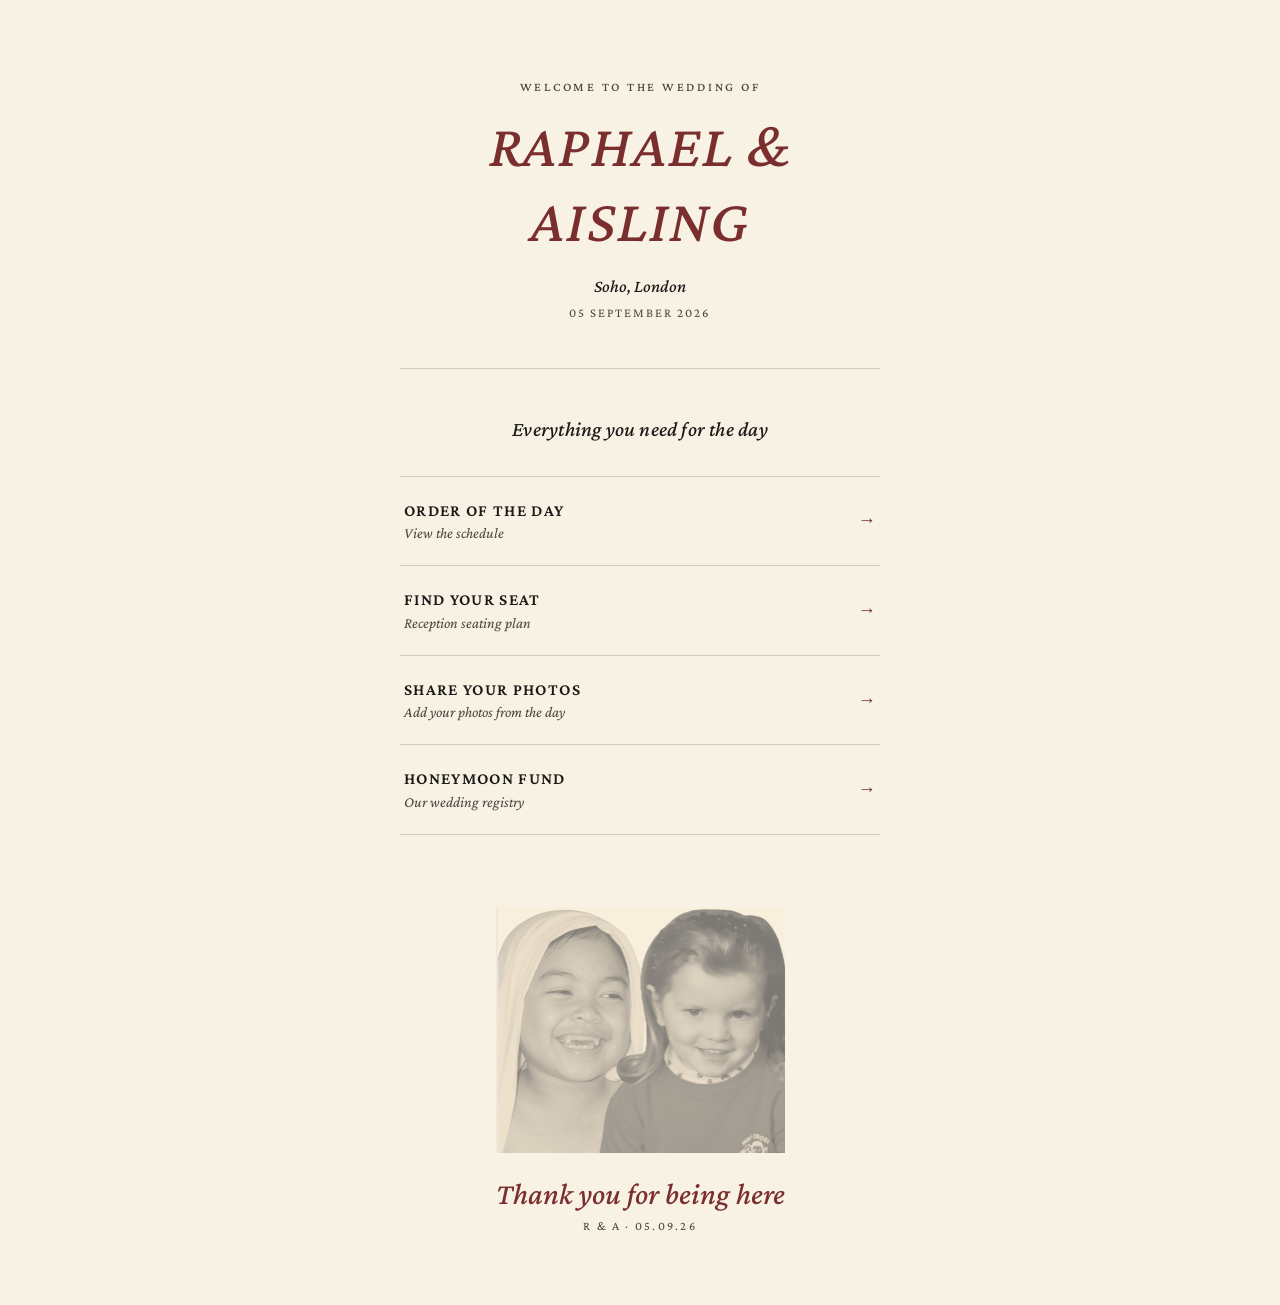
==== index.html @ c938af77 "Use Crimson Pro for all text on the site Removes the Lavishly Yours and Caveat script fonts. The cou" ====
<!DOCTYPE html>
<html lang="en">
<head>
<meta charset="UTF-8">
<meta name="viewport" content="width=device-width, initial-scale=1.0">
<meta name="theme-color" content="#F8F2E5">
<meta name="description" content="Everything you need for Raphael &amp; Aisling's wedding day.">
<title>Raphael &amp; Aisling | 05 September 2026</title>
<link rel="preconnect" href="https://fonts.googleapis.com">
<link rel="preconnect" href="https://fonts.gstatic.com" crossorigin>
<link href="https://fonts.googleapis.com/css2?family=Crimson+Pro:ital,wght@0,400;0,500;0,600;1,400;1,500&display=swap" rel="stylesheet">
<link rel="stylesheet" href="styles.css">
</head>
<body>
<main class="page">

  <header class="intro">
    <p class="eyebrow">Welcome to the wedding of</p>
    <h1 class="names">Raphael &amp; Aisling</h1>
    <p class="location">Soho, London</p>
    <p class="date">05 September 2026</p>
  </header>

  <hr class="rule">

  <section class="links" aria-labelledby="links-heading">
    <h2 id="links-heading" class="section-heading">Everything you need for the day</h2>

    <ul class="link-list">
      <li class="link-item">
        <a class="link-row" href="https://canva.link/20mcs2zs9m3lrpz" target="_blank" rel="noopener noreferrer">
          <span class="link-text">
            <span class="link-title">Order of the Day</span>
            <span class="link-subtitle">View the schedule</span>
          </span>
          <span class="link-arrow" aria-hidden="true">&rarr;</span>
        </a>
      </li>
      <li class="link-item">
        <a class="link-row" href="https://canva.link/rfex2mnlzw42o18" target="_blank" rel="noopener noreferrer">
          <span class="link-text">
            <span class="link-title">Find Your Seat</span>
            <span class="link-subtitle">Reception seating plan</span>
          </span>
          <span class="link-arrow" aria-hidden="true">&rarr;</span>
        </a>
      </li>
      <li class="link-item">
        <a class="link-row" href="https://photos.app.goo.gl/TfKhoiMud2VAiXYu7" target="_blank" rel="noopener noreferrer">
          <span class="link-text">
            <span class="link-title">Share Your Photos</span>
            <span class="link-subtitle">Add your photos from the day</span>
          </span>
          <span class="link-arrow" aria-hidden="true">&rarr;</span>
        </a>
      </li>
      <li class="link-item">
        <a class="link-row" href="https://canva.link/pt0y2tcsqwj0o15" target="_blank" rel="noopener noreferrer">
          <span class="link-text">
            <span class="link-title">Honeymoon Fund</span>
            <span class="link-subtitle">Our wedding registry</span>
          </span>
          <span class="link-arrow" aria-hidden="true">&rarr;</span>
        </a>
      </li>
    </ul>
  </section>

  <footer class="closing">
    <div class="keepsake-frame">
      <img class="keepsake" src="images/childhood-photo.png" alt="Raphael and Aisling as children" width="579" height="492" loading="lazy">
      <p class="thank-you">Thank you for being here</p>
    </div>
    <p class="signature">R &amp; A &middot; 05.09.26</p>
  </footer>

</main>
</body>
</html>
---- styles.css ----
:root {
  --ivory: #f8f2e5;
  --ink: #1c1a17;
  --ink-soft: #4a453e;
  --burgundy: #7a2e2e;
  --rule: #d8cdb8;
  --serif: "Crimson Pro", Georgia, serif;
}

* {
  box-sizing: border-box;
}

html {
  -webkit-text-size-adjust: 100%;
}

body {
  margin: 0;
  background: var(--ivory);
  color: var(--ink);
  font-family: var(--serif);
  -webkit-font-smoothing: antialiased;
  text-rendering: optimizeLegibility;
}

.page {
  max-width: 560px;
  margin: 0 auto;
  padding: clamp(2.75rem, 10vw, 5rem) clamp(1.5rem, 6vw, 2.5rem) clamp(3rem, 10vw, 4.5rem);
  min-height: 100svh;
  display: flex;
  flex-direction: column;
}

/* ---------- Intro ---------- */

.intro {
  text-align: center;
}

.eyebrow {
  margin: 0;
  font-size: clamp(0.68rem, 1.6vw, 0.78rem);
  letter-spacing: 0.22em;
  text-transform: uppercase;
  color: var(--ink-soft);
  font-weight: 500;
}

.names {
  margin: 0.9rem 0 1.1rem;
  font-style: italic;
  font-weight: 500;
  font-size: clamp(2.4rem, 11vw, 3.75rem);
  line-height: 1.25;
  color: var(--burgundy);
  letter-spacing: 0.02em;
  text-transform: uppercase;
}

.location {
  margin: 0 0 0.6rem;
  font-style: italic;
  font-weight: 500;
  font-size: clamp(0.95rem, 2.6vw, 1.1rem);
  color: var(--ink);
}

.date {
  margin: 0;
  font-size: clamp(0.72rem, 1.7vw, 0.8rem);
  letter-spacing: 0.16em;
  text-transform: uppercase;
  color: var(--ink-soft);
}

.rule {
  border: none;
  border-top: 1px solid var(--rule);
  margin: clamp(2.25rem, 7vw, 3rem) 0;
  width: 100%;
}

/* ---------- Links ---------- */

.section-heading {
  margin: 0 0 clamp(1.5rem, 5vw, 2.25rem);
  text-align: center;
  font-weight: 500;
  font-style: italic;
  font-size: clamp(1.05rem, 3vw, 1.3rem);
  color: var(--ink);
  letter-spacing: 0.01em;
}

.link-list {
  list-style: none;
  margin: 0;
  padding: 0;
}

.link-item {
  border-bottom: 1px solid var(--rule);
}

.link-item:first-child {
  border-top: 1px solid var(--rule);
}

.link-row {
  display: flex;
  align-items: center;
  justify-content: space-between;
  gap: 1rem;
  min-height: 44px;
  padding: clamp(1.1rem, 4vw, 1.5rem) 0.25rem;
  text-decoration: none;
  color: inherit;
  transition: opacity 0.25s ease, background-color 0.25s ease;
}

.link-row:hover,
.link-row:focus-visible {
  opacity: 0.72;
}

.link-row:focus-visible {
  outline: 1px solid var(--burgundy);
  outline-offset: 4px;
}

.link-text {
  display: flex;
  flex-direction: column;
  gap: 0.35rem;
}

.link-title {
  font-size: clamp(0.92rem, 2.6vw, 1.05rem);
  letter-spacing: 0.08em;
  text-transform: uppercase;
  font-weight: 600;
  color: var(--ink);
}

.link-subtitle {
  font-size: clamp(0.85rem, 2.2vw, 0.94rem);
  font-style: italic;
  color: var(--ink-soft);
}

.link-arrow {
  font-size: 1.15rem;
  color: var(--burgundy);
  transition: transform 0.25s ease;
  flex-shrink: 0;
}

.link-row:hover .link-arrow,
.link-row:focus-visible .link-arrow {
  transform: translateX(5px);
}

/* ---------- Closing ---------- */

.closing {
  margin-top: auto;
  padding-top: clamp(3rem, 10vw, 4.5rem);
  text-align: center;
}

.keepsake-frame {
  width: fit-content;
  max-width: 100%;
  margin: 0 auto;
  display: flex;
  flex-direction: column;
  align-items: stretch;
}

.keepsake {
  display: block;
  width: 0;
  min-width: 100%;
  height: auto;
  margin: 0 0 clamp(1rem, 4vw, 1.5rem);
  opacity: 0.55;
  mix-blend-mode: multiply;
}

.thank-you {
  margin: 0 0 0.5rem;
  font-style: italic;
  font-size: clamp(1.5rem, 5.5vw, 1.9rem);
  color: var(--burgundy);
  font-weight: 500;
}

.signature {
  margin: 0;
  font-size: clamp(0.68rem, 1.6vw, 0.78rem);
  letter-spacing: 0.18em;
  text-transform: uppercase;
  color: var(--ink-soft);
}

/* ---------- Reduced motion ---------- */

@media (prefers-reduced-motion: reduce) {
  .link-row,
  .link-arrow {
    transition: none;
  }
}
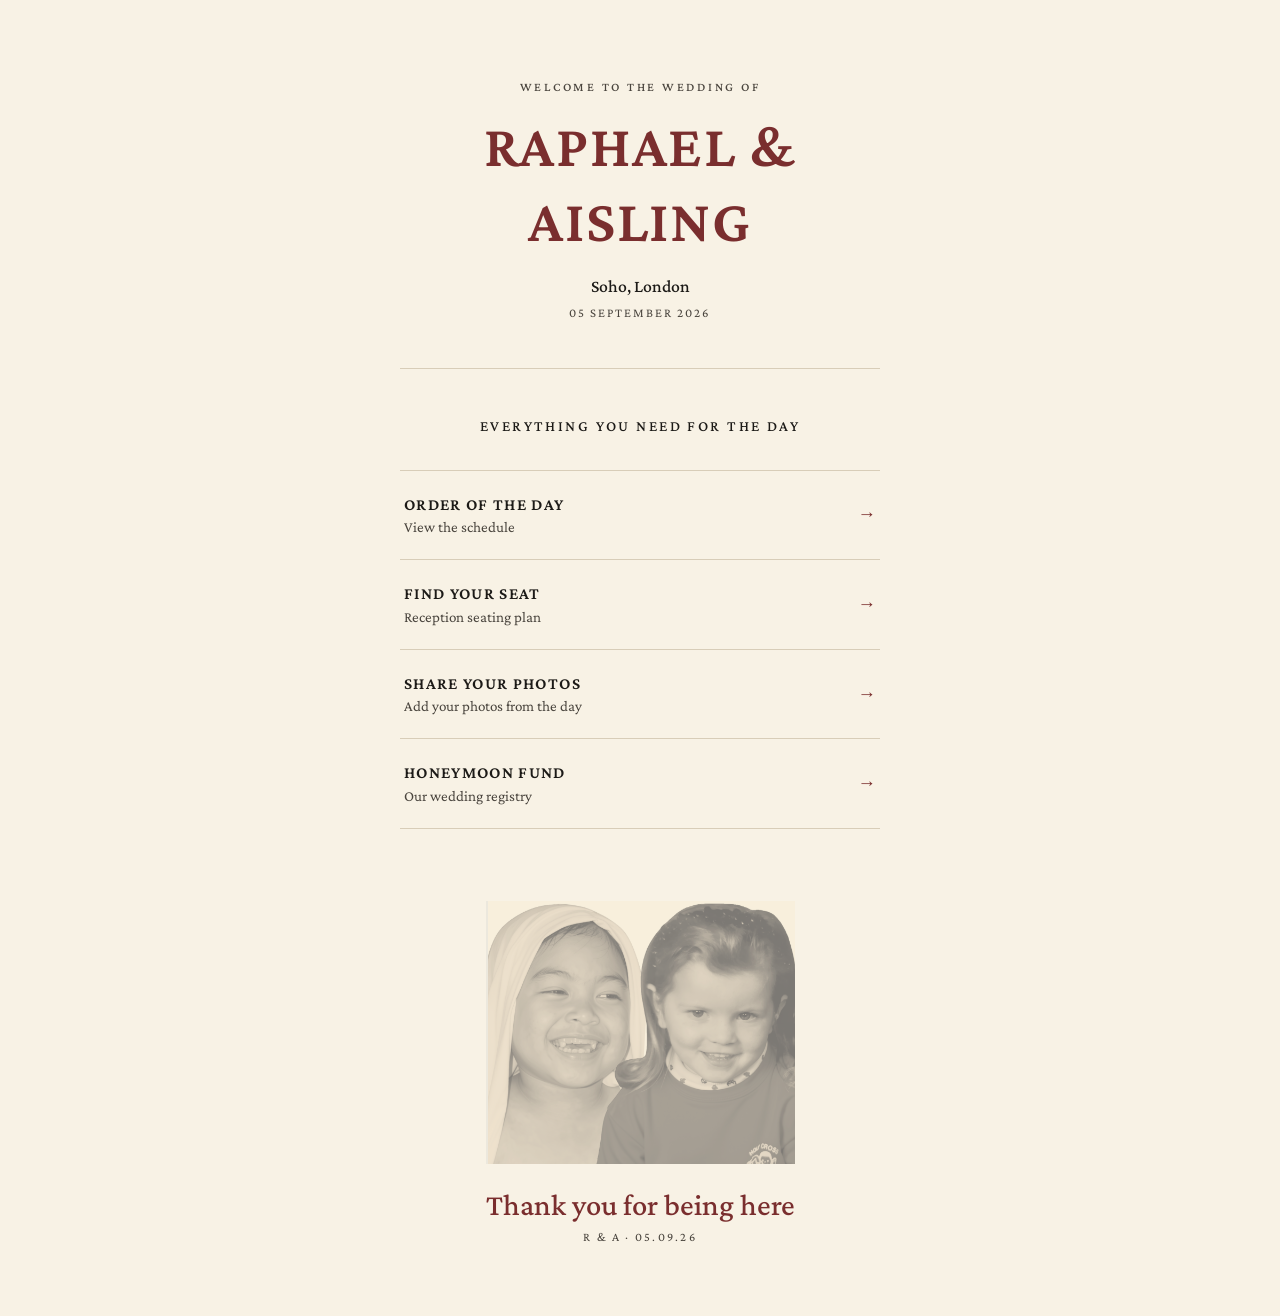
==== commit 0ff5b390: "Remove all italics from the site Names, location, section heading, link subtitles, and the closing l" ====
--- a/index.html
+++ b/index.html
@@ -8,7 +8,7 @@
 <title>Raphael &amp; Aisling | 05 September 2026</title>
 <link rel="preconnect" href="https://fonts.googleapis.com">
 <link rel="preconnect" href="https://fonts.gstatic.com" crossorigin>
-<link href="https://fonts.googleapis.com/css2?family=Crimson+Pro:ital,wght@0,400;0,500;0,600;1,400;1,500&display=swap" rel="stylesheet">
+<link href="https://fonts.googleapis.com/css2?family=Crimson+Pro:wght@400;500;600&display=swap" rel="stylesheet">
 <link rel="stylesheet" href="styles.css">
 </head>
 <body>
--- a/styles.css
+++ b/styles.css
@@ -50,18 +50,16 @@
 
 .names {
   margin: 0.9rem 0 1.1rem;
-  font-style: italic;
-  font-weight: 500;
+  font-weight: 600;
   font-size: clamp(2.4rem, 11vw, 3.75rem);
   line-height: 1.25;
   color: var(--burgundy);
-  letter-spacing: 0.02em;
+  letter-spacing: 0.03em;
   text-transform: uppercase;
 }
 
 .location {
   margin: 0 0 0.6rem;
-  font-style: italic;
   font-weight: 500;
   font-size: clamp(0.95rem, 2.6vw, 1.1rem);
   color: var(--ink);
@@ -88,10 +86,10 @@
   margin: 0 0 clamp(1.5rem, 5vw, 2.25rem);
   text-align: center;
   font-weight: 500;
-  font-style: italic;
-  font-size: clamp(1.05rem, 3vw, 1.3rem);
-  color: var(--ink);
-  letter-spacing: 0.01em;
+  text-transform: uppercase;
+  font-size: clamp(0.85rem, 2.2vw, 0.95rem);
+  color: var(--ink);
+  letter-spacing: 0.16em;
 }
 
 .link-list {
@@ -146,7 +144,6 @@
 
 .link-subtitle {
   font-size: clamp(0.85rem, 2.2vw, 0.94rem);
-  font-style: italic;
   color: var(--ink-soft);
 }
 
@@ -191,7 +188,6 @@
 
 .thank-you {
   margin: 0 0 0.5rem;
-  font-style: italic;
   font-size: clamp(1.5rem, 5.5vw, 1.9rem);
   color: var(--burgundy);
   font-weight: 500;
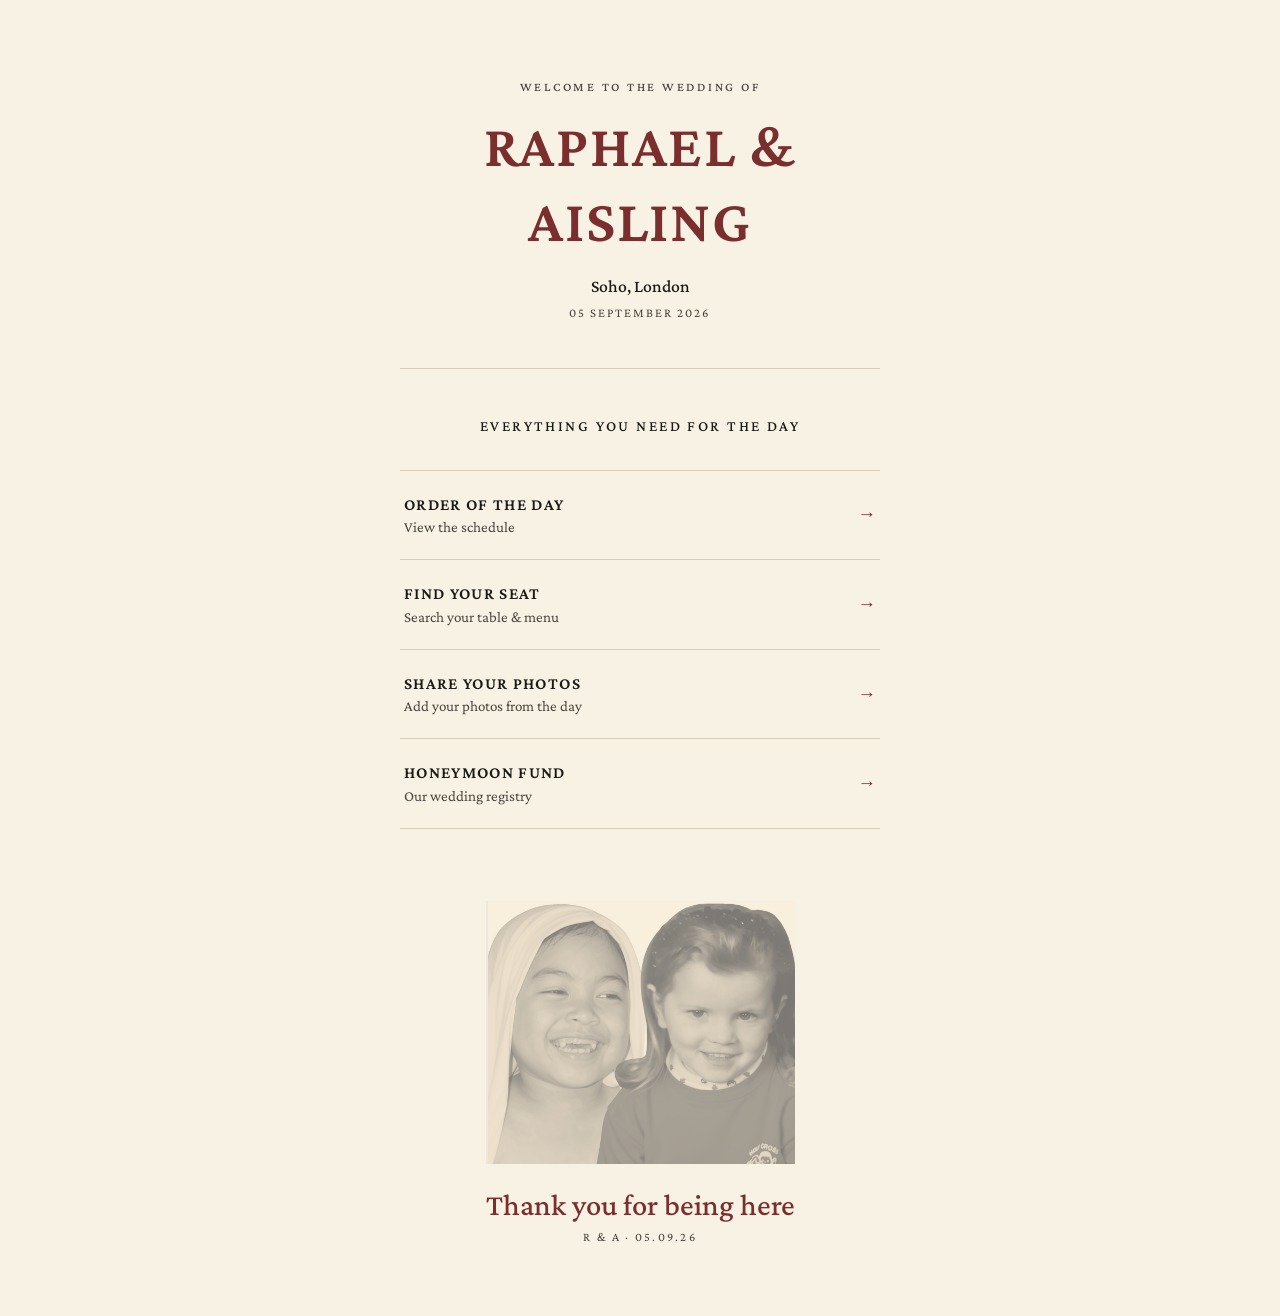
==== commit 43fd7de2: "Replace seating link with a live name-search page Adds seating.html + seating.js: guests enter first" ====
--- a/index.html
+++ b/index.html
@@ -37,10 +37,10 @@
         </a>
       </li>
       <li class="link-item">
-        <a class="link-row" href="https://canva.link/rfex2mnlzw42o18" target="_blank" rel="noopener noreferrer">
+        <a class="link-row" href="seating.html">
           <span class="link-text">
             <span class="link-title">Find Your Seat</span>
-            <span class="link-subtitle">Reception seating plan</span>
+            <span class="link-subtitle">Search your table &amp; menu</span>
           </span>
           <span class="link-arrow" aria-hidden="true">&rarr;</span>
         </a>
--- a/styles.css
+++ b/styles.css
@@ -201,6 +201,163 @@
   color: var(--ink-soft);
 }
 
+/* ---------- Seat search ---------- */
+
+.back-link {
+  display: inline-block;
+  min-height: 44px;
+  line-height: 44px;
+  margin-bottom: 0.5rem;
+  font-size: 0.78rem;
+  letter-spacing: 0.1em;
+  text-transform: uppercase;
+  color: var(--ink-soft);
+  text-decoration: none;
+}
+
+.back-link:hover,
+.back-link:focus-visible {
+  opacity: 0.7;
+}
+
+.back-link:focus-visible {
+  outline: 1px solid var(--burgundy);
+  outline-offset: 4px;
+}
+
+.page-title {
+  margin: 0.5rem 0 0;
+  font-weight: 600;
+  font-size: clamp(1.9rem, 8vw, 2.75rem);
+  color: var(--burgundy);
+  text-transform: uppercase;
+  letter-spacing: 0.03em;
+}
+
+.seat-search {
+  text-align: center;
+}
+
+.seat-form {
+  display: flex;
+  flex-direction: column;
+  gap: 1.5rem;
+  margin: 0 0 clamp(2rem, 6vw, 2.5rem);
+  text-align: left;
+}
+
+.field {
+  display: flex;
+  flex-direction: column;
+  gap: 0.5rem;
+}
+
+.field label {
+  font-size: 0.72rem;
+  letter-spacing: 0.14em;
+  text-transform: uppercase;
+  color: var(--ink-soft);
+}
+
+.field input {
+  min-height: 44px;
+  padding: 0.5rem 0.1rem;
+  font-family: var(--serif);
+  font-size: 1.05rem;
+  color: var(--ink);
+  background: transparent;
+  border: none;
+  border-bottom: 1px solid var(--rule);
+  border-radius: 0;
+}
+
+.field input:focus-visible {
+  outline: none;
+  border-bottom: 1px solid var(--burgundy);
+}
+
+.seat-submit {
+  min-height: 48px;
+  margin-top: 0.5rem;
+  font-family: var(--serif);
+  font-size: 0.82rem;
+  font-weight: 600;
+  letter-spacing: 0.14em;
+  text-transform: uppercase;
+  color: var(--ivory);
+  background: var(--burgundy);
+  border: 1px solid var(--burgundy);
+  border-radius: 0;
+  cursor: pointer;
+  transition: opacity 0.25s ease;
+}
+
+.seat-submit:hover,
+.seat-submit:focus-visible {
+  opacity: 0.82;
+}
+
+.seat-submit:focus-visible {
+  outline: 1px solid var(--ink);
+  outline-offset: 3px;
+}
+
+.seat-result:empty {
+  display: none;
+}
+
+.seat-result.loading,
+.seat-result.not-found {
+  padding: 1rem 0;
+  font-size: 0.95rem;
+  color: var(--ink-soft);
+}
+
+.result-name {
+  margin: 0 0 0.6rem;
+  font-size: 0.78rem;
+  letter-spacing: 0.14em;
+  text-transform: uppercase;
+  color: var(--ink-soft);
+}
+
+.result-table {
+  margin: 0 0 clamp(1.5rem, 5vw, 2rem);
+  font-size: clamp(2rem, 9vw, 2.9rem);
+  font-weight: 600;
+  letter-spacing: 0.02em;
+  text-transform: uppercase;
+  color: var(--burgundy);
+}
+
+.menu-row {
+  display: flex;
+  align-items: baseline;
+  justify-content: space-between;
+  gap: 1rem;
+  padding: 0.9rem 0;
+  border-top: 1px solid var(--rule);
+  text-align: left;
+}
+
+.menu-row:last-child {
+  border-bottom: 1px solid var(--rule);
+}
+
+.menu-label {
+  font-size: 0.72rem;
+  letter-spacing: 0.14em;
+  text-transform: uppercase;
+  color: var(--ink-soft);
+  flex-shrink: 0;
+}
+
+.menu-value {
+  font-size: 1rem;
+  color: var(--ink);
+  text-align: right;
+}
+
 /* ---------- Reduced motion ---------- */
 
 @media (prefers-reduced-motion: reduce) {
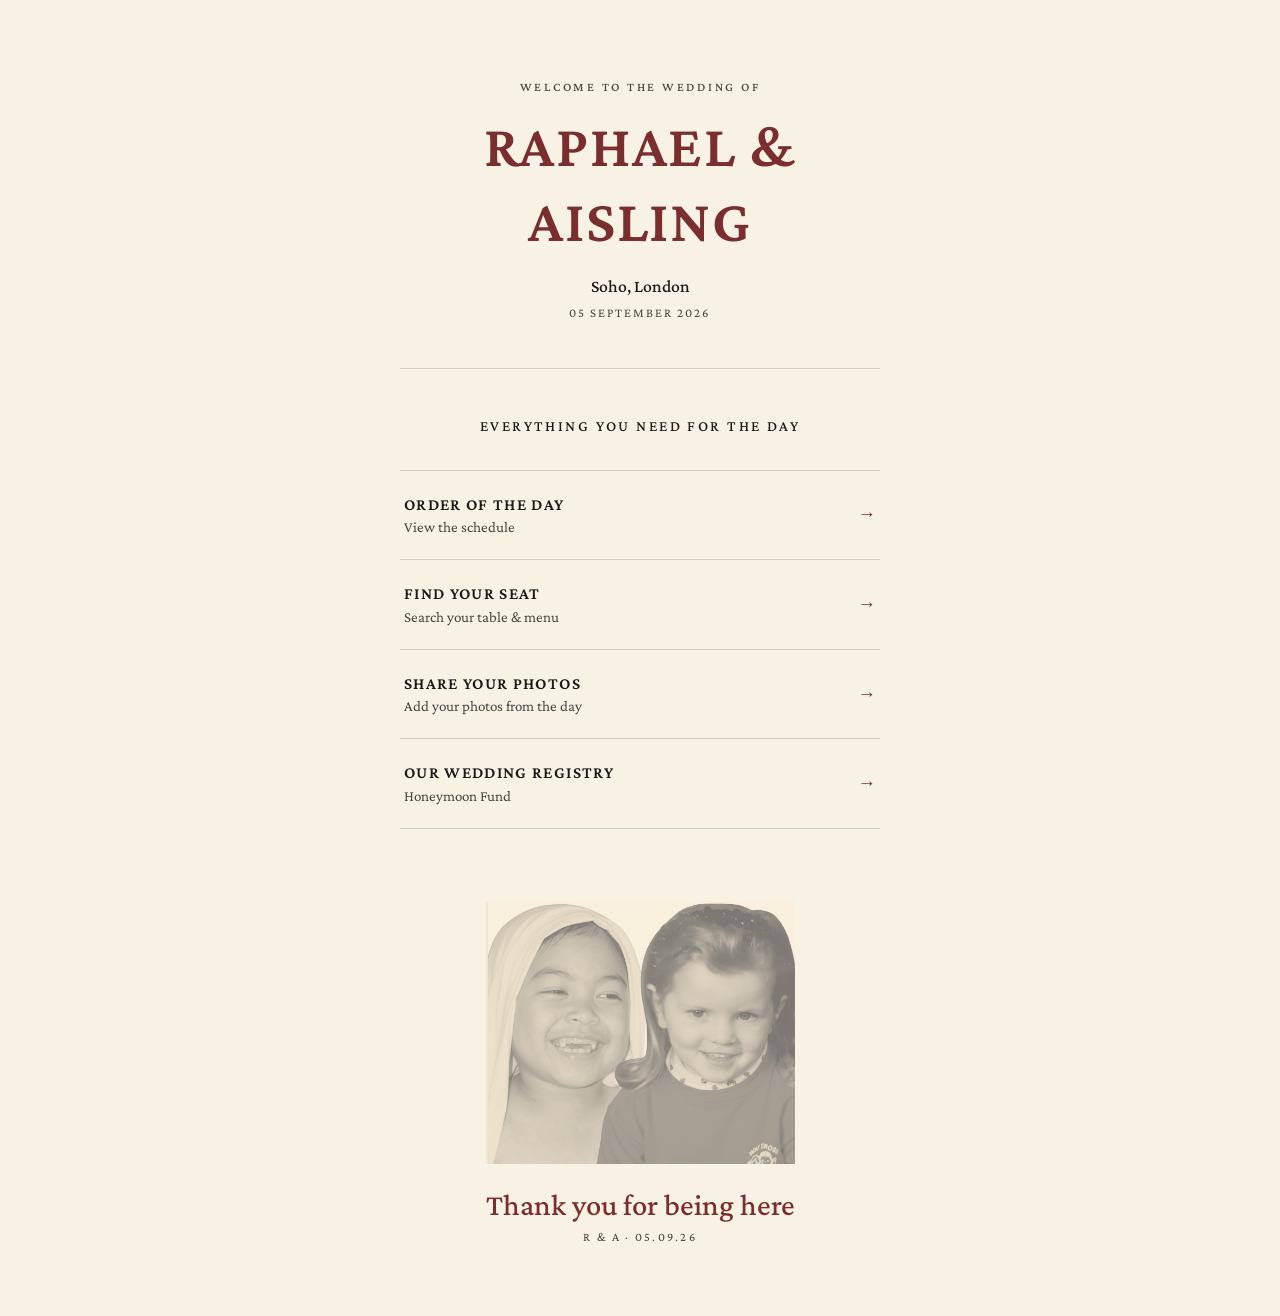
==== commit 95ded66b: "Swap title/subtitle for the registry homepage link "Our Wedding Registry" is now the bold title with" ====
--- a/index.html
+++ b/index.html
@@ -28,7 +28,7 @@
 
     <ul class="link-list">
       <li class="link-item">
-        <a class="link-row" href="https://canva.link/20mcs2zs9m3lrpz" target="_blank" rel="noopener noreferrer">
+        <a class="link-row" href="order.html">
           <span class="link-text">
             <span class="link-title">Order of the Day</span>
             <span class="link-subtitle">View the schedule</span>
@@ -55,10 +55,10 @@
         </a>
       </li>
       <li class="link-item">
-        <a class="link-row" href="https://canva.link/pt0y2tcsqwj0o15" target="_blank" rel="noopener noreferrer">
+        <a class="link-row" href="honeymoon.html">
           <span class="link-text">
-            <span class="link-title">Honeymoon Fund</span>
-            <span class="link-subtitle">Our wedding registry</span>
+            <span class="link-title">Our Wedding Registry</span>
+            <span class="link-subtitle">Honeymoon Fund</span>
           </span>
           <span class="link-arrow" aria-hidden="true">&rarr;</span>
         </a>
--- a/styles.css
+++ b/styles.css
@@ -321,6 +321,40 @@
   color: var(--ink-soft);
 }
 
+.name-choices {
+  display: flex;
+  flex-direction: column;
+  text-align: left;
+}
+
+.name-choice {
+  min-height: 44px;
+  padding: 0.9rem 0.1rem;
+  font-family: var(--serif);
+  font-size: 1.05rem;
+  color: var(--ink);
+  background: transparent;
+  border: none;
+  border-top: 1px solid var(--rule);
+  border-radius: 0;
+  text-align: left;
+  cursor: pointer;
+}
+
+.name-choices .name-choice:last-child {
+  border-bottom: 1px solid var(--rule);
+}
+
+.name-choice:hover,
+.name-choice:focus-visible {
+  color: var(--burgundy);
+}
+
+.name-choice:focus-visible {
+  outline: 1px solid var(--burgundy);
+  outline-offset: -2px;
+}
+
 .result-table {
   margin: 0 0 clamp(1.5rem, 5vw, 2rem);
   font-size: clamp(2rem, 9vw, 2.9rem);
@@ -358,6 +392,73 @@
   text-align: right;
 }
 
+.seat-note {
+  margin: clamp(1.5rem, 5vw, 2rem) 0 0;
+  font-size: 0.9rem;
+  line-height: 1.6;
+  color: var(--ink-soft);
+  text-align: center;
+}
+
+/* ---------- Order of the day ---------- */
+
+.schedule-list {
+  list-style: none;
+  margin: 0;
+  padding: 0;
+}
+
+.schedule-item {
+  display: flex;
+  flex-direction: column;
+  align-items: center;
+  gap: 0.3rem;
+  padding: clamp(1.1rem, 4vw, 1.5rem) 0;
+  text-align: center;
+  border-bottom: 1px solid var(--rule);
+}
+
+.schedule-time {
+  font-size: 0.78rem;
+  letter-spacing: 0.14em;
+  text-transform: uppercase;
+  color: var(--ink-soft);
+}
+
+.schedule-event {
+  font-size: clamp(1.05rem, 3vw, 1.2rem);
+  font-weight: 500;
+  color: var(--ink);
+}
+
+/* ---------- Honeymoon fund ---------- */
+
+.honeymoon {
+  display: flex;
+  flex-direction: column;
+  align-items: center;
+  text-align: center;
+  gap: 1.25rem;
+}
+
+.pay-button {
+  display: flex;
+  align-items: center;
+  justify-content: center;
+  width: 100%;
+  padding: 0 1.5rem;
+  text-decoration: none;
+  margin-top: 0;
+}
+
+.honeymoon-text {
+  margin: 0;
+  font-size: 1rem;
+  line-height: 1.6;
+  color: var(--ink);
+  max-width: 42ch;
+}
+
 /* ---------- Reduced motion ---------- */
 
 @media (prefers-reduced-motion: reduce) {
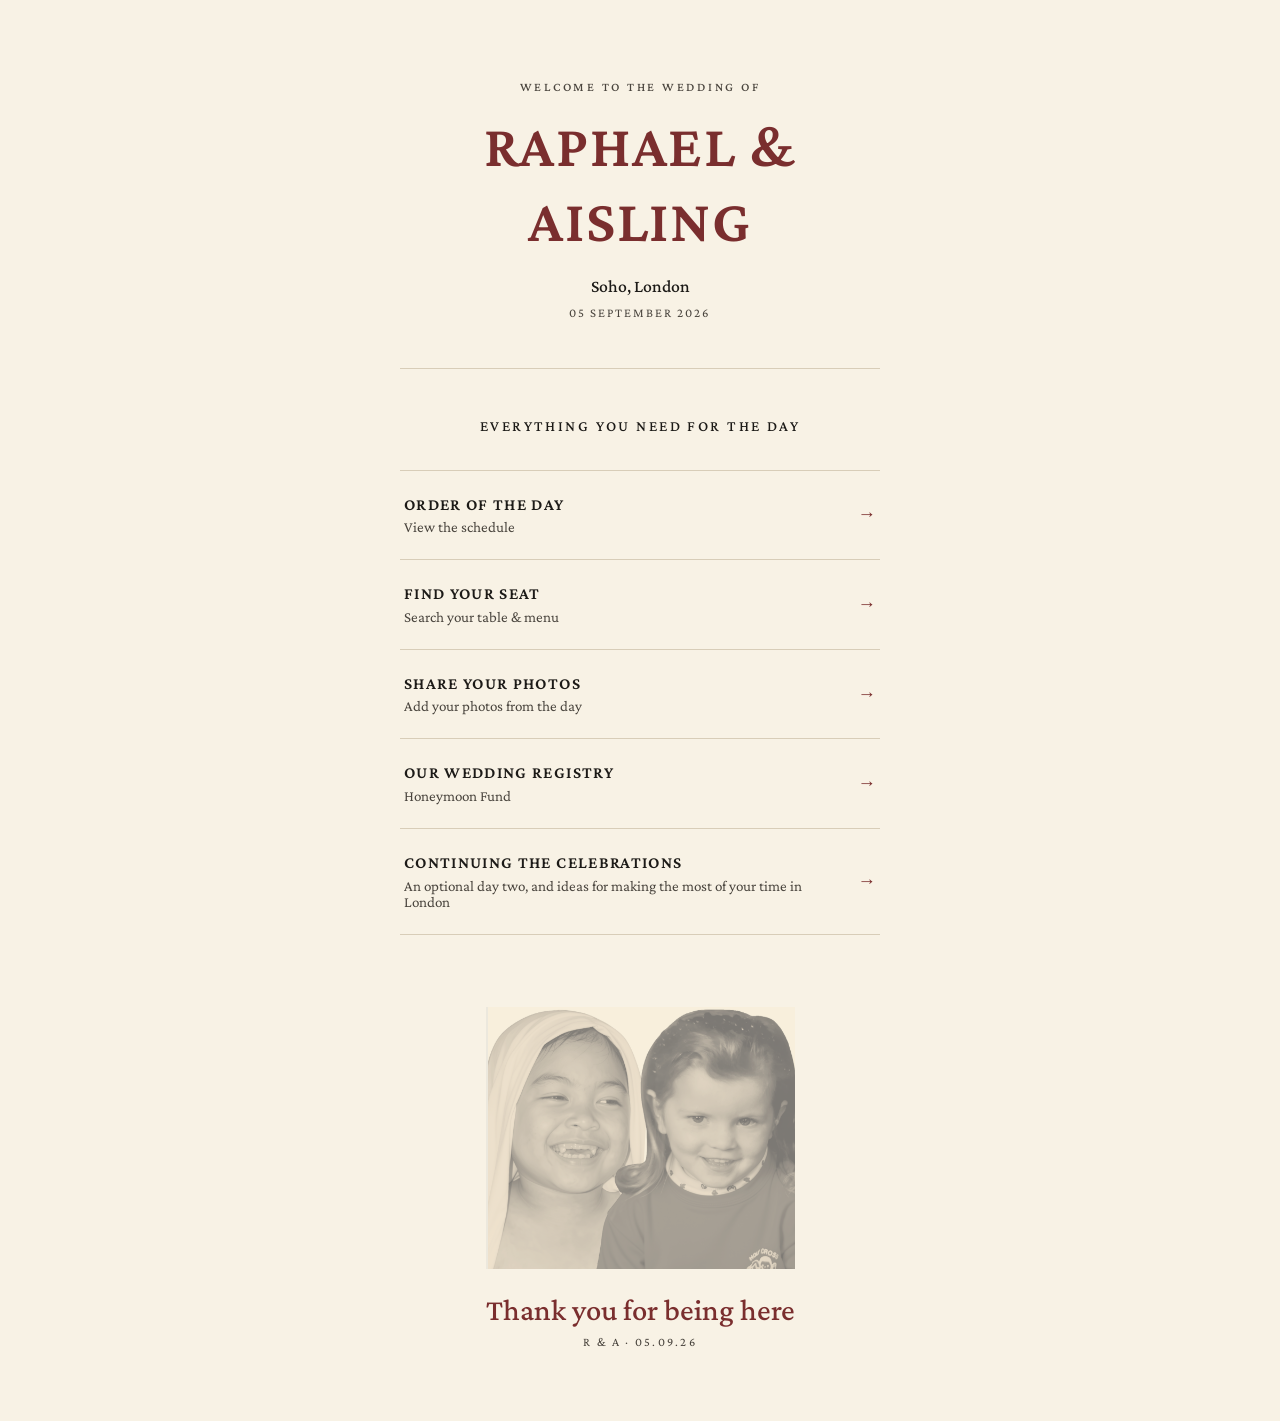
==== commit 0296098b: "Add "Continuing the Celebrations" day-two page Adds a fifth homepage link, "Continuing the Celebrati" ====
--- a/index.html
+++ b/index.html
@@ -63,6 +63,15 @@
           <span class="link-arrow" aria-hidden="true">&rarr;</span>
         </a>
       </li>
+      <li class="link-item">
+        <a class="link-row" href="day-two.html">
+          <span class="link-text">
+            <span class="link-title">Continuing the Celebrations</span>
+            <span class="link-subtitle">An optional day two, and ideas for making the most of your time in London</span>
+          </span>
+          <span class="link-arrow" aria-hidden="true">&rarr;</span>
+        </a>
+      </li>
     </ul>
   </section>
 
--- a/styles.css
+++ b/styles.css
@@ -400,6 +400,11 @@
   text-align: center;
 }
 
+.rule + .seat-note {
+  margin-top: 0;
+  margin-bottom: clamp(2.25rem, 7vw, 3rem);
+}
+
 /* ---------- Order of the day ---------- */
 
 .schedule-list {
@@ -431,6 +436,12 @@
   color: var(--ink);
 }
 
+.schedule-address {
+  font-size: 0.85rem;
+  color: var(--ink-soft);
+  max-width: 32ch;
+}
+
 /* ---------- Honeymoon fund ---------- */
 
 .honeymoon {
@@ -441,14 +452,14 @@
   gap: 1.25rem;
 }
 
-.pay-button {
-  display: flex;
-  align-items: center;
-  justify-content: center;
+.payment-list,
+.account-details {
   width: 100%;
-  padding: 0 1.5rem;
-  text-decoration: none;
-  margin-top: 0;
+  text-align: left;
+}
+
+.account-details .menu-row:first-child {
+  border-top: none;
 }
 
 .honeymoon-text {
@@ -457,6 +468,22 @@
   line-height: 1.6;
   color: var(--ink);
   max-width: 42ch;
+}
+
+.inline-link {
+  color: var(--burgundy);
+  text-underline-offset: 2px;
+}
+
+.inline-link:hover,
+.inline-link:focus-visible {
+  opacity: 0.75;
+}
+
+.day-two-image {
+  display: block;
+  width: clamp(200px, 60vw, 320px);
+  height: auto;
 }
 
 /* ---------- Reduced motion ---------- */
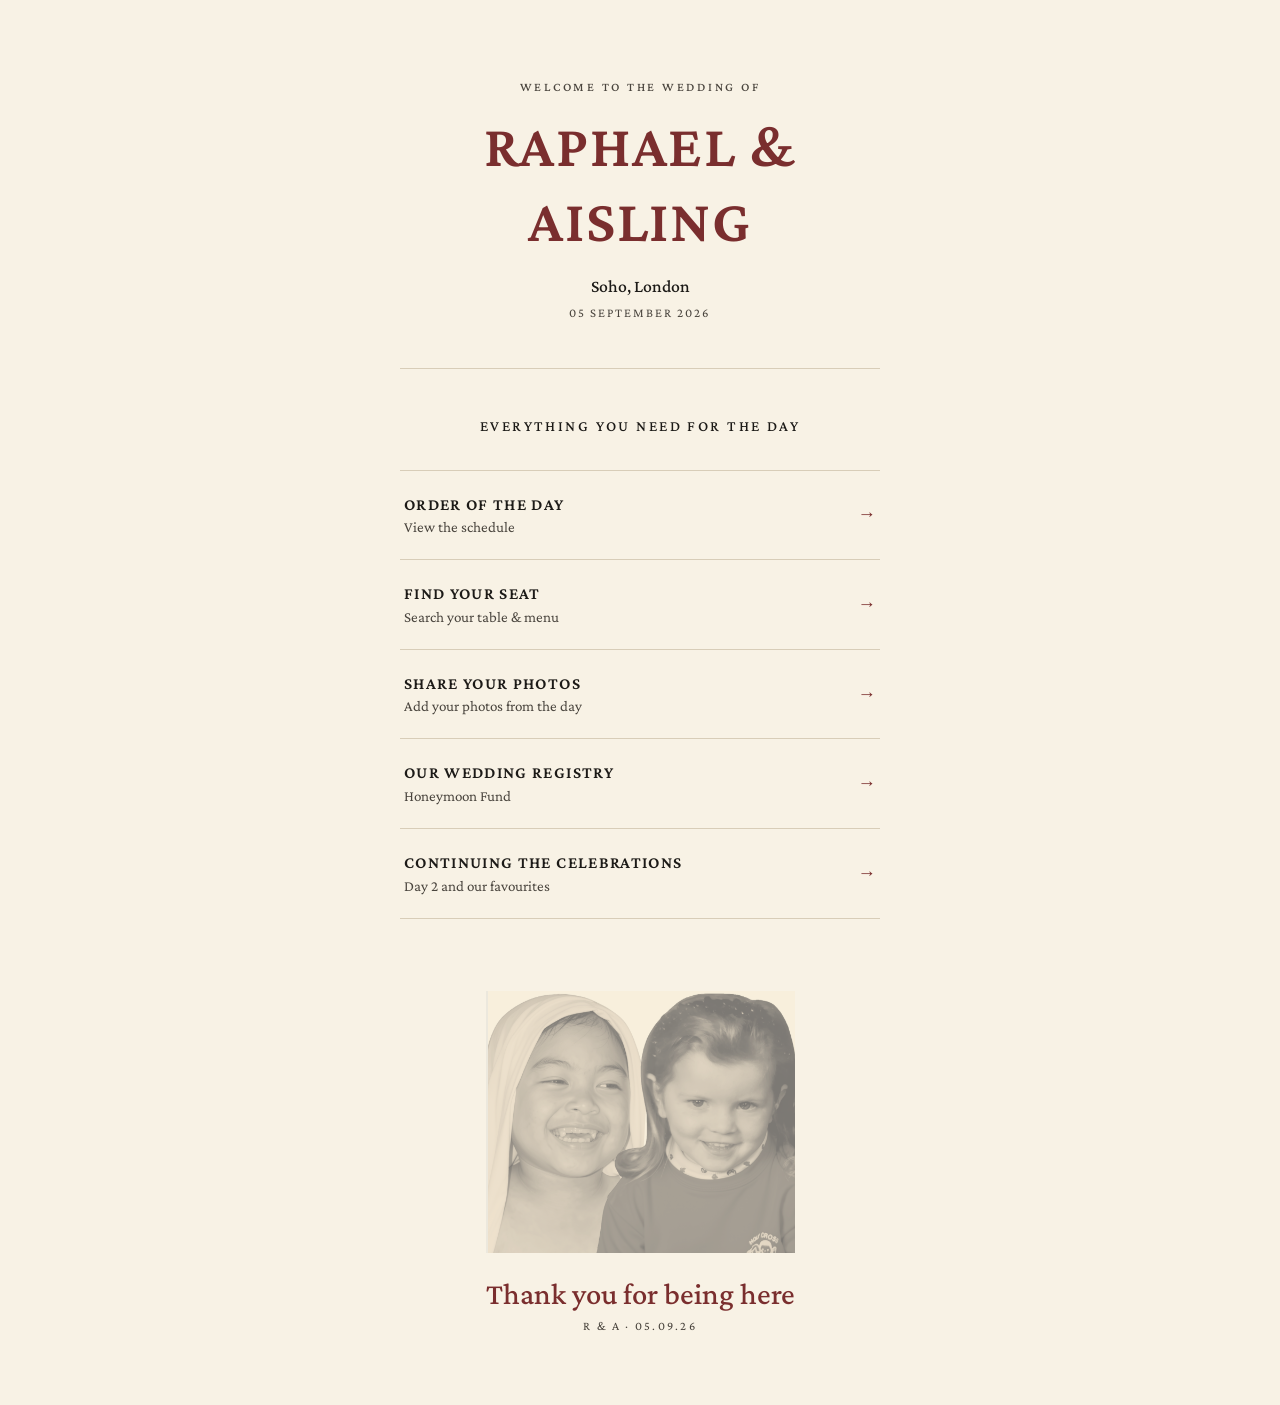
==== commit bed7d1bc: "Shorten Continuing the Celebrations subtitle Co-Authored-By: Claude Sonnet 5 <noreply@anthropic.com>" ====
--- a/index.html
+++ b/index.html
@@ -67,7 +67,7 @@
         <a class="link-row" href="day-two.html">
           <span class="link-text">
             <span class="link-title">Continuing the Celebrations</span>
-            <span class="link-subtitle">An optional day two, and ideas for making the most of your time in London</span>
+            <span class="link-subtitle">Day 2 and our favourites</span>
           </span>
           <span class="link-arrow" aria-hidden="true">&rarr;</span>
         </a>
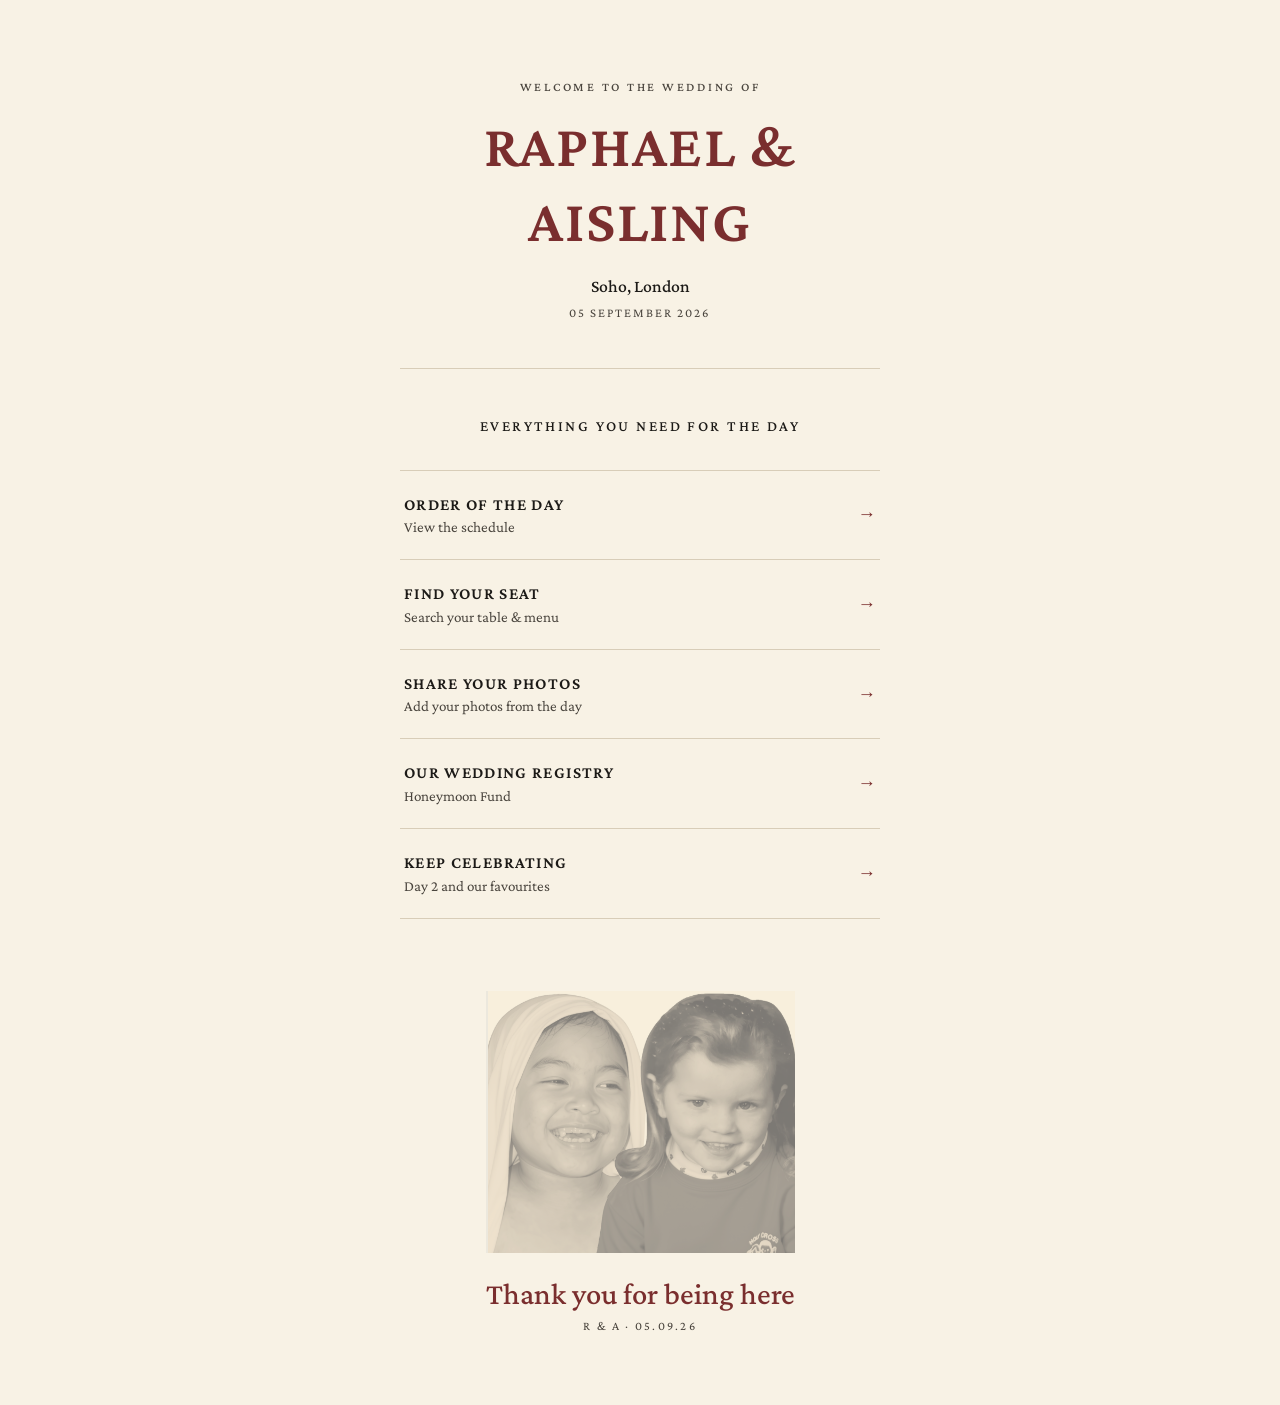
==== commit 205d9ddf: "Rename Continuing the Celebrations to Keep Celebrating Shortens the homepage link title so it no lon" ====
--- a/index.html
+++ b/index.html
@@ -66,7 +66,7 @@
       <li class="link-item">
         <a class="link-row" href="day-two.html">
           <span class="link-text">
-            <span class="link-title">Continuing the Celebrations</span>
+            <span class="link-title">Keep Celebrating</span>
             <span class="link-subtitle">Day 2 and our favourites</span>
           </span>
           <span class="link-arrow" aria-hidden="true">&rarr;</span>
